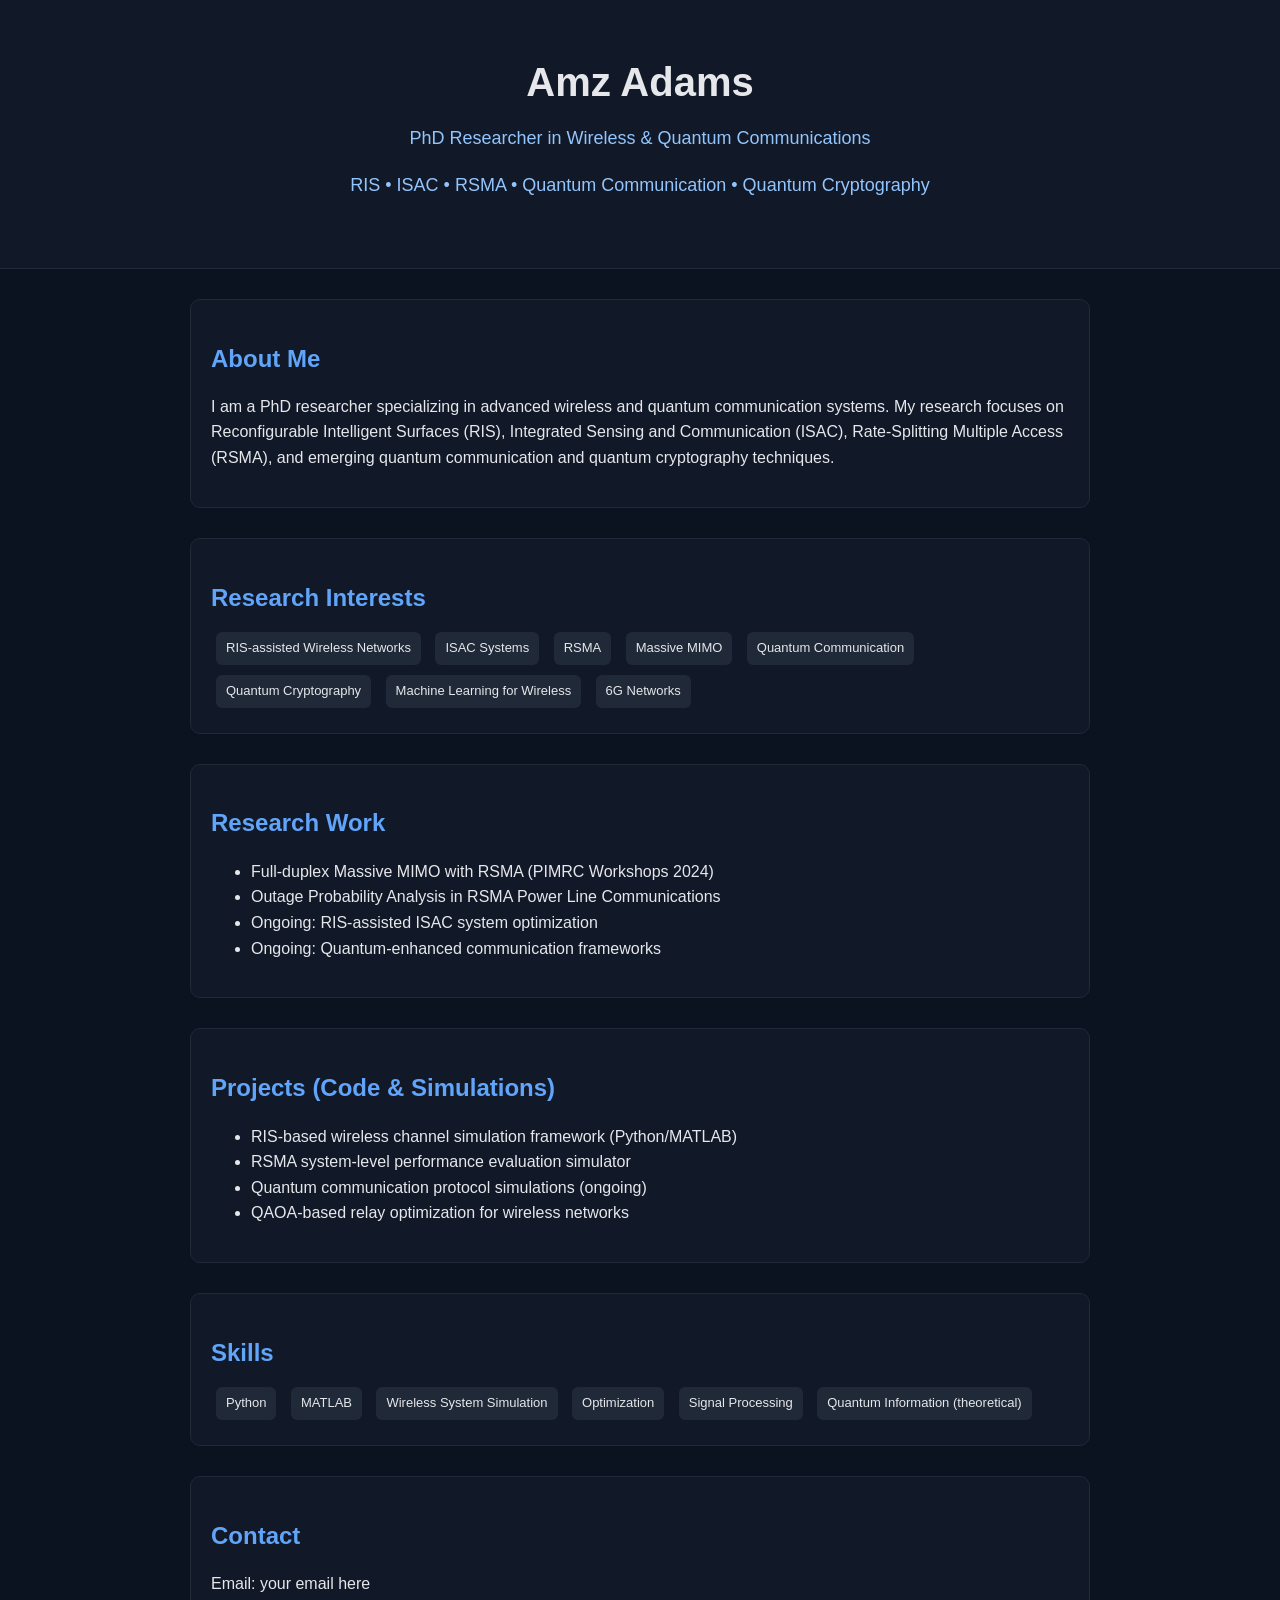
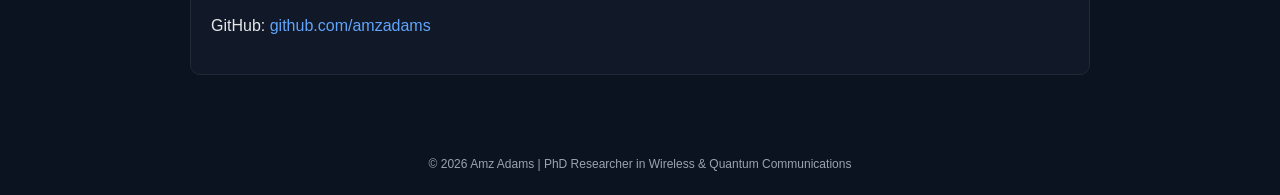
==== index.html @ ba04e9e0 "Create index.html" ====
<!DOCTYPE html>
<html lang="en">
<head>
  <meta charset="UTF-8">
  <title>Amz Adams | Wireless & Quantum Communications Researcher</title>
  <meta name="viewport" content="width=device-width, initial-scale=1.0">

  <style>
    body {
      font-family: Arial, sans-serif;
      margin: 0;
      background: #0b1220;
      color: #e5e7eb;
      line-height: 1.6;
    }

    header {
      background: #111827;
      padding: 50px 20px;
      text-align: center;
      border-bottom: 1px solid #1f2937;
    }

    header h1 {
      margin: 0;
      font-size: 40px;
    }

    header p {
      font-size: 18px;
      color: #93c5fd;
      margin-top: 10px;
    }

    .container {
      max-width: 900px;
      margin: auto;
      padding: 30px 20px;
    }

    section {
      margin-bottom: 30px;
      background: #111827;
      padding: 20px;
      border-radius: 10px;
      border: 1px solid #1f2937;
    }

    h2 {
      color: #60a5fa;
      margin-bottom: 10px;
    }

    .tag {
      display: inline-block;
      background: #1f2937;
      color: #e5e7eb;
      padding: 6px 10px;
      margin: 5px;
      border-radius: 6px;
      font-size: 13px;
    }

    a {
      color: #60a5fa;
      text-decoration: none;
    }

    a:hover {
      text-decoration: underline;
    }

    footer {
      text-align: center;
      padding: 20px;
      font-size: 12px;
      color: #9ca3af;
    }
  </style>
</head>

<body>

<header>
  <h1>Amz Adams</h1>
  <p>PhD Researcher in Wireless & Quantum Communications</p>
  <p>RIS • ISAC • RSMA • Quantum Communication • Quantum Cryptography</p>
</header>

<div class="container">

  <section>
    <h2>About Me</h2>
    <p>
      I am a PhD researcher specializing in advanced wireless and quantum communication systems.
      My research focuses on Reconfigurable Intelligent Surfaces (RIS), Integrated Sensing and Communication (ISAC),
      Rate-Splitting Multiple Access (RSMA), and emerging quantum communication and quantum cryptography techniques.
    </p>
  </section>

  <section>
    <h2>Research Interests</h2>
    <span class="tag">RIS-assisted Wireless Networks</span>
    <span class="tag">ISAC Systems</span>
    <span class="tag">RSMA</span>
    <span class="tag">Massive MIMO</span>
    <span class="tag">Quantum Communication</span>
    <span class="tag">Quantum Cryptography</span>
    <span class="tag">Machine Learning for Wireless</span>
    <span class="tag">6G Networks</span>
  </section>

  <section>
    <h2>Research Work</h2>
    <ul>
      <li>Full-duplex Massive MIMO with RSMA (PIMRC Workshops 2024)</li>
      <li>Outage Probability Analysis in RSMA Power Line Communications</li>
      <li>Ongoing: RIS-assisted ISAC system optimization</li>
      <li>Ongoing: Quantum-enhanced communication frameworks</li>
    </ul>
  </section>

  <section>
    <h2>Projects (Code & Simulations)</h2>
    <ul>
      <li>RIS-based wireless channel simulation framework (Python/MATLAB)</li>
      <li>RSMA system-level performance evaluation simulator</li>
      <li>Quantum communication protocol simulations (ongoing)</li>
      <li>QAOA-based relay optimization for wireless networks</li>
    </ul>
  </section>

  <section>
    <h2>Skills</h2>
    <span class="tag">Python</span>
    <span class="tag">MATLAB</span>
    <span class="tag">Wireless System Simulation</span>
    <span class="tag">Optimization</span>
    <span class="tag">Signal Processing</span>
    <span class="tag">Quantum Information (theoretical)</span>
  </section>

  <section>
    <h2>Contact</h2>
    <p>Email: your email here</p>
    <p>GitHub: <a href="https://github.com/amzadams">github.com/amzadams</a></p>
  </section>

</div>

<footer>
  © 2026 Amz Adams | PhD Researcher in Wireless & Quantum Communications
</footer>

</body>
</html>
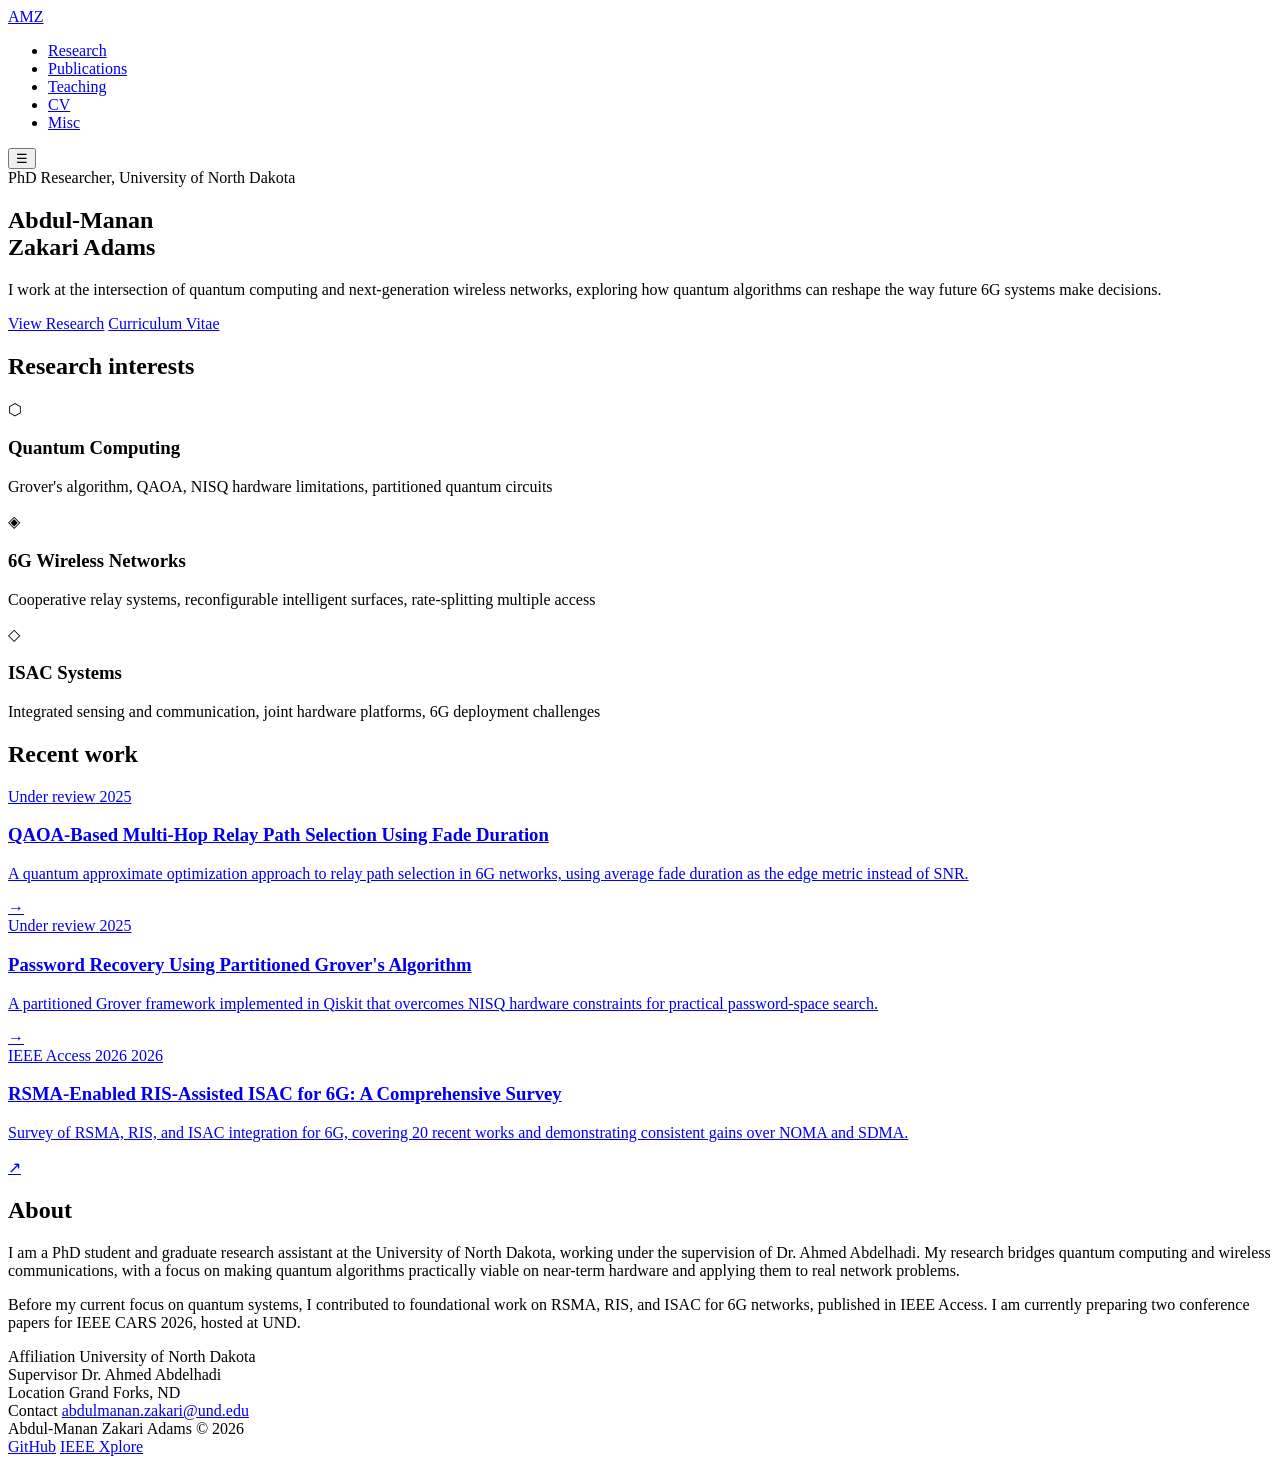
==== commit 7d1633b3: "Add files via upload" ====
--- a/index.html
+++ b/index.html
@@ -1,156 +1,156 @@
 <!DOCTYPE html>
 <html lang="en">
 <head>
-  <meta charset="UTF-8">
-  <title>Amz Adams | Wireless & Quantum Communications Researcher</title>
-  <meta name="viewport" content="width=device-width, initial-scale=1.0">
-
-  <style>
-    body {
-      font-family: Arial, sans-serif;
-      margin: 0;
-      background: #0b1220;
-      color: #e5e7eb;
-      line-height: 1.6;
-    }
-
-    header {
-      background: #111827;
-      padding: 50px 20px;
-      text-align: center;
-      border-bottom: 1px solid #1f2937;
-    }
-
-    header h1 {
-      margin: 0;
-      font-size: 40px;
-    }
-
-    header p {
-      font-size: 18px;
-      color: #93c5fd;
-      margin-top: 10px;
-    }
-
-    .container {
-      max-width: 900px;
-      margin: auto;
-      padding: 30px 20px;
-    }
-
-    section {
-      margin-bottom: 30px;
-      background: #111827;
-      padding: 20px;
-      border-radius: 10px;
-      border: 1px solid #1f2937;
-    }
-
-    h2 {
-      color: #60a5fa;
-      margin-bottom: 10px;
-    }
-
-    .tag {
-      display: inline-block;
-      background: #1f2937;
-      color: #e5e7eb;
-      padding: 6px 10px;
-      margin: 5px;
-      border-radius: 6px;
-      font-size: 13px;
-    }
-
-    a {
-      color: #60a5fa;
-      text-decoration: none;
-    }
-
-    a:hover {
-      text-decoration: underline;
-    }
-
-    footer {
-      text-align: center;
-      padding: 20px;
-      font-size: 12px;
-      color: #9ca3af;
-    }
-  </style>
+  <meta charset="UTF-8" />
+  <meta name="viewport" content="width=device-width, initial-scale=1.0" />
+  <title>Abdul-Manan Zakari Adams</title>
+  <link rel="preconnect" href="https://fonts.googleapis.com" />
+  <link rel="preconnect" href="https://fonts.gstatic.com" crossorigin />
+  <link href="https://fonts.googleapis.com/css2?family=Inter:wght@300;400;500;600&family=JetBrains+Mono:wght@400;500&display=swap" rel="stylesheet" />
+  <link rel="stylesheet" href="css/style.css" />
 </head>
-
 <body>
 
-<header>
-  <h1>Amz Adams</h1>
-  <p>PhD Researcher in Wireless & Quantum Communications</p>
-  <p>RIS • ISAC • RSMA • Quantum Communication • Quantum Cryptography</p>
-</header>
+  <nav class="nav">
+    <div class="nav-inner">
+      <a href="index.html" class="nav-logo">AMZ</a>
+      <ul class="nav-links">
+        <li><a href="pages/research.html">Research</a></li>
+        <li><a href="pages/publications.html">Publications</a></li>
+        <li><a href="pages/teaching.html">Teaching</a></li>
+        <li><a href="pages/cv.html">CV</a></li>
+        <li><a href="pages/misc.html" class="nav-misc">Misc</a></li>
+      </ul>
+      <button class="nav-toggle" id="navToggle" aria-label="Toggle menu">&#9776;</button>
+    </div>
+  </nav>
 
-<div class="container">
+  <main>
 
-  <section>
-    <h2>About Me</h2>
-    <p>
-      I am a PhD researcher specializing in advanced wireless and quantum communication systems.
-      My research focuses on Reconfigurable Intelligent Surfaces (RIS), Integrated Sensing and Communication (ISAC),
-      Rate-Splitting Multiple Access (RSMA), and emerging quantum communication and quantum cryptography techniques.
-    </p>
-  </section>
+    <section class="hero">
+      <div class="hero-tag">PhD Researcher, University of North Dakota</div>
+      <h1>Abdul-Manan<br>Zakari Adams</h1>
+      <p class="hero-sub">
+        I work at the intersection of quantum computing and next-generation wireless networks,
+        exploring how quantum algorithms can reshape the way future 6G systems make decisions.
+      </p>
+      <div class="hero-links">
+        <a href="pages/research.html" class="btn-primary">View Research</a>
+        <a href="pages/cv.html" class="btn-ghost">Curriculum Vitae</a>
+      </div>
+    </section>
 
-  <section>
-    <h2>Research Interests</h2>
-    <span class="tag">RIS-assisted Wireless Networks</span>
-    <span class="tag">ISAC Systems</span>
-    <span class="tag">RSMA</span>
-    <span class="tag">Massive MIMO</span>
-    <span class="tag">Quantum Communication</span>
-    <span class="tag">Quantum Cryptography</span>
-    <span class="tag">Machine Learning for Wireless</span>
-    <span class="tag">6G Networks</span>
-  </section>
+    <section class="section-divider">
+      <div class="divider-line"></div>
+    </section>
 
-  <section>
-    <h2>Research Work</h2>
-    <ul>
-      <li>Full-duplex Massive MIMO with RSMA (PIMRC Workshops 2024)</li>
-      <li>Outage Probability Analysis in RSMA Power Line Communications</li>
-      <li>Ongoing: RIS-assisted ISAC system optimization</li>
-      <li>Ongoing: Quantum-enhanced communication frameworks</li>
-    </ul>
-  </section>
+    <section class="interests-section">
+      <h2 class="section-label">Research interests</h2>
+      <div class="interest-grid">
+        <div class="interest-card">
+          <span class="interest-icon">⬡</span>
+          <h3>Quantum Computing</h3>
+          <p>Grover's algorithm, QAOA, NISQ hardware limitations, partitioned quantum circuits</p>
+        </div>
+        <div class="interest-card">
+          <span class="interest-icon">◈</span>
+          <h3>6G Wireless Networks</h3>
+          <p>Cooperative relay systems, reconfigurable intelligent surfaces, rate-splitting multiple access</p>
+        </div>
+        <div class="interest-card">
+          <span class="interest-icon">◇</span>
+          <h3>ISAC Systems</h3>
+          <p>Integrated sensing and communication, joint hardware platforms, 6G deployment challenges</p>
+        </div>
+      </div>
+    </section>
 
-  <section>
-    <h2>Projects (Code & Simulations)</h2>
-    <ul>
-      <li>RIS-based wireless channel simulation framework (Python/MATLAB)</li>
-      <li>RSMA system-level performance evaluation simulator</li>
-      <li>Quantum communication protocol simulations (ongoing)</li>
-      <li>QAOA-based relay optimization for wireless networks</li>
-    </ul>
-  </section>
+    <section class="featured-section">
+      <h2 class="section-label">Recent work</h2>
+      <div class="paper-list">
 
-  <section>
-    <h2>Skills</h2>
-    <span class="tag">Python</span>
-    <span class="tag">MATLAB</span>
-    <span class="tag">Wireless System Simulation</span>
-    <span class="tag">Optimization</span>
-    <span class="tag">Signal Processing</span>
-    <span class="tag">Quantum Information (theoretical)</span>
-  </section>
+        <a href="pages/research.html#qaoa" class="paper-card">
+          <div class="paper-meta">
+            <span class="paper-status under-review">Under review</span>
+            <span class="paper-year">2025</span>
+          </div>
+          <h3>QAOA-Based Multi-Hop Relay Path Selection Using Fade Duration</h3>
+          <p>A quantum approximate optimization approach to relay path selection in 6G networks, using average fade duration as the edge metric instead of SNR.</p>
+          <span class="paper-arrow">→</span>
+        </a>
 
-  <section>
-    <h2>Contact</h2>
-    <p>Email: your email here</p>
-    <p>GitHub: <a href="https://github.com/amzadams">github.com/amzadams</a></p>
-  </section>
+        <a href="pages/research.html#grover" class="paper-card">
+          <div class="paper-meta">
+            <span class="paper-status under-review">Under review</span>
+            <span class="paper-year">2025</span>
+          </div>
+          <h3>Password Recovery Using Partitioned Grover's Algorithm</h3>
+          <p>A partitioned Grover framework implemented in Qiskit that overcomes NISQ hardware constraints for practical password-space search.</p>
+          <span class="paper-arrow">→</span>
+        </a>
 
-</div>
+        <a href="https://ieeexplore.ieee.org/abstract/document/11426895" target="_blank" rel="noopener" class="paper-card">
+          <div class="paper-meta">
+            <span class="paper-status published">IEEE Access 2026</span>
+            <span class="paper-year">2026</span>
+          </div>
+          <h3>RSMA-Enabled RIS-Assisted ISAC for 6G: A Comprehensive Survey</h3>
+          <p>Survey of RSMA, RIS, and ISAC integration for 6G, covering 20 recent works and demonstrating consistent gains over NOMA and SDMA.</p>
+          <span class="paper-arrow">↗</span>
+        </a>
 
-<footer>
-  © 2026 Amz Adams | PhD Researcher in Wireless & Quantum Communications
-</footer>
+      </div>
+    </section>
 
+    <section class="about-section">
+      <h2 class="section-label">About</h2>
+      <div class="about-grid">
+        <div class="about-text">
+          <p>
+            I am a PhD student and graduate research assistant at the University of North Dakota,
+            working under the supervision of Dr. Ahmed Abdelhadi. My research bridges quantum
+            computing and wireless communications, with a focus on making quantum algorithms
+            practically viable on near-term hardware and applying them to real network problems.
+          </p>
+          <p>
+            Before my current focus on quantum systems, I contributed to foundational work on
+            RSMA, RIS, and ISAC for 6G networks, published in IEEE Access. I am currently
+            preparing two conference papers for IEEE CARS 2026, hosted at UND.
+          </p>
+        </div>
+        <div class="about-meta">
+          <div class="meta-item">
+            <span class="meta-label">Affiliation</span>
+            <span class="meta-value">University of North Dakota</span>
+          </div>
+          <div class="meta-item">
+            <span class="meta-label">Supervisor</span>
+            <span class="meta-value">Dr. Ahmed Abdelhadi</span>
+          </div>
+          <div class="meta-item">
+            <span class="meta-label">Location</span>
+            <span class="meta-value">Grand Forks, ND</span>
+          </div>
+          <div class="meta-item">
+            <span class="meta-label">Contact</span>
+            <span class="meta-value"><a href="mailto:abdulmanan.zakari@und.edu">abdulmanan.zakari@und.edu</a></span>
+          </div>
+        </div>
+      </div>
+    </section>
+
+  </main>
+
+  <footer class="footer">
+    <div class="footer-inner">
+      <span>Abdul-Manan Zakari Adams &copy; 2026</span>
+      <div class="footer-links">
+        <a href="https://github.com/amzadams" target="_blank" rel="noopener">GitHub</a>
+        <a href="https://ieeexplore.ieee.org/abstract/document/11426895" target="_blank" rel="noopener">IEEE Xplore</a>
+      </div>
+    </div>
+  </footer>
+
+  <script src="js/main.js"></script>
 </body>
 </html>
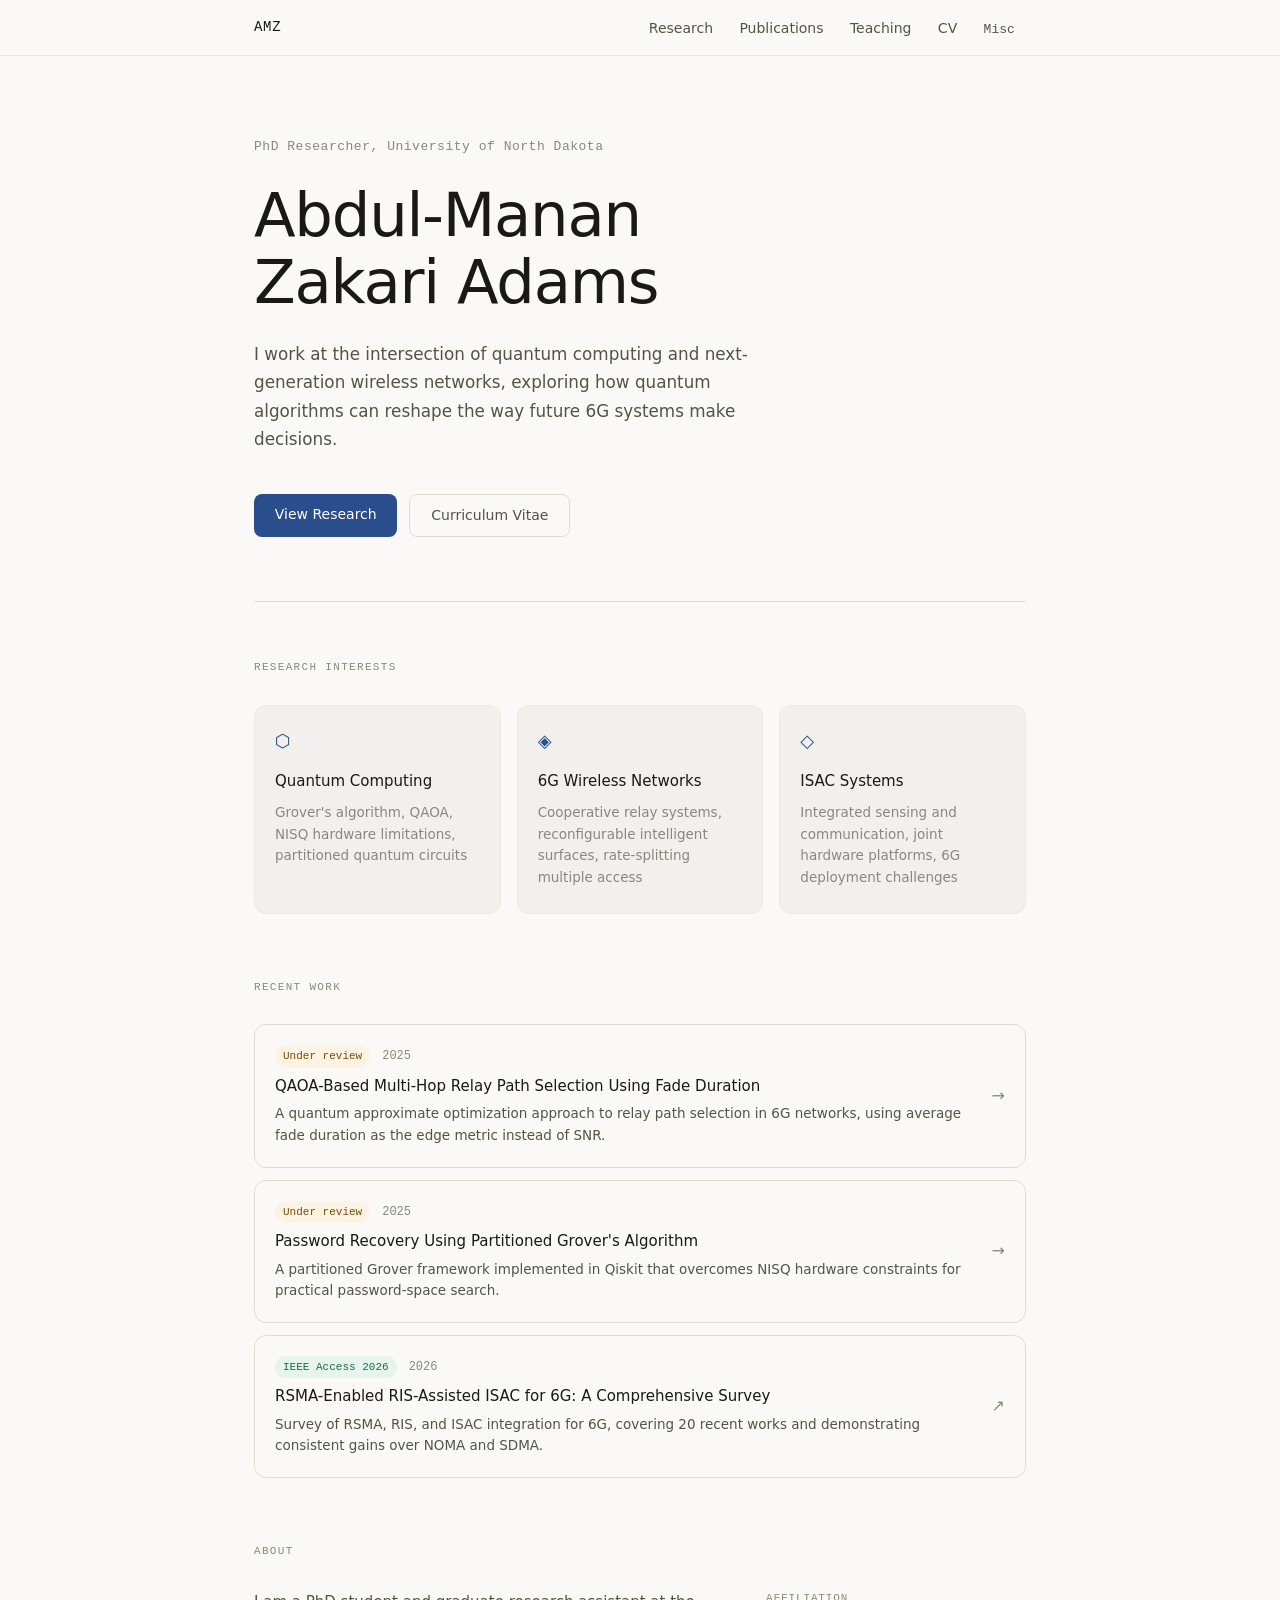
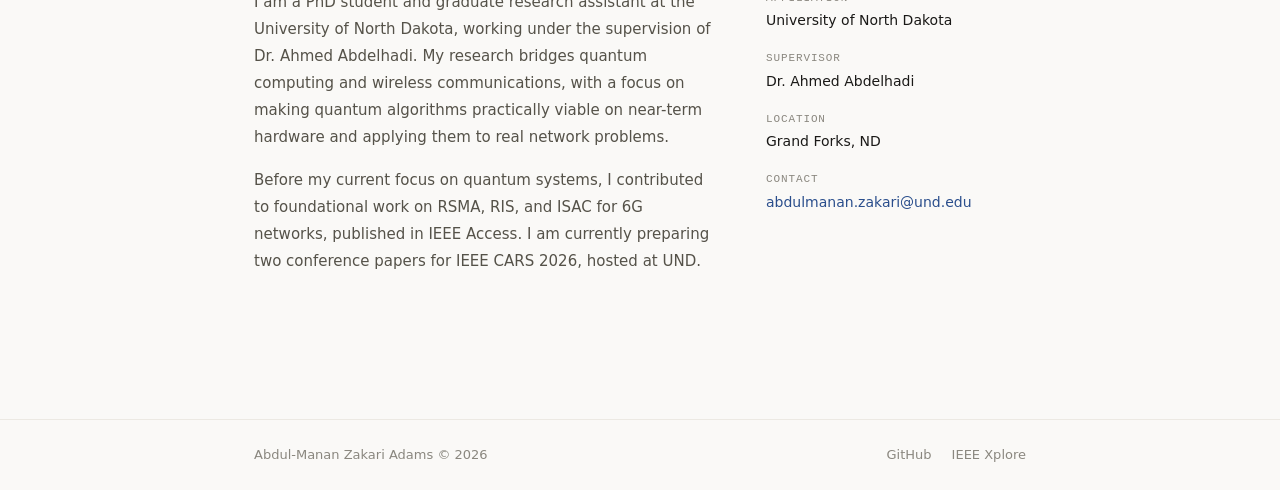
==== commit c7cd6948: "Add files via upload" ====
--- a/index.html
+++ b/index.html
@@ -7,7 +7,7 @@
   <link rel="preconnect" href="https://fonts.googleapis.com" />
   <link rel="preconnect" href="https://fonts.gstatic.com" crossorigin />
   <link href="https://fonts.googleapis.com/css2?family=Inter:wght@300;400;500;600&family=JetBrains+Mono:wght@400;500&display=swap" rel="stylesheet" />
-  <link rel="stylesheet" href="css/style.css" />
+  <link rel="stylesheet" href="style.css" />
 </head>
 <body>
 
@@ -15,11 +15,11 @@
     <div class="nav-inner">
       <a href="index.html" class="nav-logo">AMZ</a>
       <ul class="nav-links">
-        <li><a href="pages/research.html">Research</a></li>
-        <li><a href="pages/publications.html">Publications</a></li>
-        <li><a href="pages/teaching.html">Teaching</a></li>
-        <li><a href="pages/cv.html">CV</a></li>
-        <li><a href="pages/misc.html" class="nav-misc">Misc</a></li>
+        <li><a href="research.html">Research</a></li>
+        <li><a href="publications.html">Publications</a></li>
+        <li><a href="teaching.html">Teaching</a></li>
+        <li><a href="cv.html">CV</a></li>
+        <li><a href="misc.html" class="nav-misc">Misc</a></li>
       </ul>
       <button class="nav-toggle" id="navToggle" aria-label="Toggle menu">&#9776;</button>
     </div>
@@ -35,8 +35,8 @@
         exploring how quantum algorithms can reshape the way future 6G systems make decisions.
       </p>
       <div class="hero-links">
-        <a href="pages/research.html" class="btn-primary">View Research</a>
-        <a href="pages/cv.html" class="btn-ghost">Curriculum Vitae</a>
+        <a href="research.html" class="btn-primary">View Research</a>
+        <a href="cv.html" class="btn-ghost">Curriculum Vitae</a>
       </div>
     </section>
 
@@ -69,7 +69,7 @@
       <h2 class="section-label">Recent work</h2>
       <div class="paper-list">
 
-        <a href="pages/research.html#qaoa" class="paper-card">
+        <a href="research.html#qaoa" class="paper-card">
           <div class="paper-meta">
             <span class="paper-status under-review">Under review</span>
             <span class="paper-year">2025</span>
@@ -79,7 +79,7 @@
           <span class="paper-arrow">→</span>
         </a>
 
-        <a href="pages/research.html#grover" class="paper-card">
+        <a href="research.html#grover" class="paper-card">
           <div class="paper-meta">
             <span class="paper-status under-review">Under review</span>
             <span class="paper-year">2025</span>
@@ -151,6 +151,6 @@
     </div>
   </footer>
 
-  <script src="js/main.js"></script>
+  <script src="main.js"></script>
 </body>
 </html>
--- a/style.css
+++ b/style.css
@@ -0,0 +1,798 @@
+/* =============================================
+   BASE
+   ============================================= */
+
+*, *::before, *::after {
+  box-sizing: border-box;
+  margin: 0;
+  padding: 0;
+}
+
+:root {
+  --font-sans: 'Inter', system-ui, -apple-system, sans-serif;
+  --font-mono: 'JetBrains Mono', 'Fira Code', monospace;
+
+  --col-bg: #faf9f7;
+  --col-surface: #f2f0ec;
+  --col-border: #e0ddd7;
+  --col-border-soft: #ece9e3;
+  --col-text: #1a1917;
+  --col-text-mid: #555249;
+  --col-text-muted: #8a877f;
+  --col-accent: #2a4e8c;
+  --col-accent-light: #e8edf8;
+  --col-accent-hover: #1e3a6a;
+  --col-green: #1e6b45;
+  --col-green-light: #e6f4ed;
+  --col-amber: #7a4b0a;
+  --col-amber-light: #fdf3e3;
+
+  --radius-sm: 4px;
+  --radius-md: 8px;
+  --radius-lg: 12px;
+
+  --max-w: 820px;
+  --nav-h: 56px;
+}
+
+@media (prefers-color-scheme: dark) {
+  :root {
+    --col-bg: #141311;
+    --col-surface: #1e1c19;
+    --col-border: #2e2c28;
+    --col-border-soft: #262420;
+    --col-text: #f0ede8;
+    --col-text-mid: #b0ada6;
+    --col-text-muted: #706d67;
+    --col-accent: #6b9de8;
+    --col-accent-light: #1a253d;
+    --col-accent-hover: #89b4f0;
+    --col-green: #5cb88a;
+    --col-green-light: #0e2e1f;
+    --col-amber: #e8a84a;
+    --col-amber-light: #2a1e08;
+  }
+}
+
+html {
+  font-size: 16px;
+  scroll-behavior: smooth;
+}
+
+body {
+  font-family: var(--font-sans);
+  background: var(--col-bg);
+  color: var(--col-text);
+  line-height: 1.7;
+  min-height: 100vh;
+}
+
+a {
+  color: var(--col-accent);
+  text-decoration: none;
+}
+
+a:hover {
+  color: var(--col-accent-hover);
+}
+
+/* =============================================
+   NAV
+   ============================================= */
+
+.nav {
+  position: sticky;
+  top: 0;
+  z-index: 100;
+  background: var(--col-bg);
+  border-bottom: 1px solid var(--col-border-soft);
+  height: var(--nav-h);
+}
+
+.nav-inner {
+  max-width: var(--max-w);
+  margin: 0 auto;
+  padding: 0 1.5rem;
+  height: 100%;
+  display: flex;
+  align-items: center;
+  gap: 2rem;
+}
+
+.nav-logo {
+  font-family: var(--font-mono);
+  font-size: 14px;
+  font-weight: 500;
+  color: var(--col-text);
+  letter-spacing: 0.05em;
+  flex-shrink: 0;
+}
+
+.nav-logo:hover {
+  color: var(--col-accent);
+}
+
+.nav-links {
+  display: flex;
+  gap: 0.25rem;
+  list-style: none;
+  margin-left: auto;
+}
+
+.nav-links a {
+  font-size: 14px;
+  color: var(--col-text-mid);
+  padding: 0.3rem 0.7rem;
+  border-radius: var(--radius-sm);
+  transition: color 0.15s, background 0.15s;
+}
+
+.nav-links a:hover {
+  color: var(--col-text);
+  background: var(--col-surface);
+}
+
+.nav-links a.active {
+  color: var(--col-accent);
+}
+
+.nav-misc {
+  font-family: var(--font-mono);
+  font-size: 13px !important;
+}
+
+.nav-toggle {
+  display: none;
+  background: none;
+  border: none;
+  cursor: pointer;
+  font-size: 20px;
+  color: var(--col-text);
+  margin-left: auto;
+}
+
+@media (max-width: 600px) {
+  .nav-toggle { display: block; }
+  .nav-links {
+    display: none;
+    position: absolute;
+    top: var(--nav-h);
+    left: 0;
+    right: 0;
+    background: var(--col-bg);
+    border-bottom: 1px solid var(--col-border);
+    flex-direction: column;
+    padding: 0.75rem 1.5rem 1rem;
+    gap: 0.1rem;
+  }
+  .nav-links.open { display: flex; }
+  .nav-links a { padding: 0.5rem 0; }
+}
+
+/* =============================================
+   MAIN CONTENT WRAPPER
+   ============================================= */
+
+main {
+  max-width: var(--max-w);
+  margin: 0 auto;
+  padding: 0 1.5rem 5rem;
+}
+
+/* =============================================
+   HERO
+   ============================================= */
+
+.hero {
+  padding: 5rem 0 4rem;
+}
+
+.hero-tag {
+  font-size: 13px;
+  font-family: var(--font-mono);
+  color: var(--col-text-muted);
+  letter-spacing: 0.04em;
+  margin-bottom: 1.5rem;
+}
+
+.hero h1 {
+  font-size: clamp(2.6rem, 6vw, 3.8rem);
+  font-weight: 300;
+  line-height: 1.1;
+  letter-spacing: -0.02em;
+  color: var(--col-text);
+  margin-bottom: 1.5rem;
+}
+
+.hero-sub {
+  font-size: 1.05rem;
+  color: var(--col-text-mid);
+  max-width: 520px;
+  line-height: 1.7;
+  margin-bottom: 2.5rem;
+}
+
+.hero-links {
+  display: flex;
+  gap: 0.75rem;
+  flex-wrap: wrap;
+}
+
+.btn-primary {
+  display: inline-block;
+  background: var(--col-accent);
+  color: #fff;
+  font-size: 14px;
+  font-weight: 500;
+  padding: 0.55rem 1.3rem;
+  border-radius: var(--radius-md);
+  transition: background 0.15s;
+}
+
+.btn-primary:hover {
+  background: var(--col-accent-hover);
+  color: #fff;
+}
+
+.btn-ghost {
+  display: inline-block;
+  color: var(--col-text-mid);
+  font-size: 14px;
+  border: 1px solid var(--col-border);
+  padding: 0.55rem 1.3rem;
+  border-radius: var(--radius-md);
+  transition: border-color 0.15s, color 0.15s;
+}
+
+.btn-ghost:hover {
+  border-color: var(--col-text-mid);
+  color: var(--col-text);
+}
+
+/* =============================================
+   DIVIDER
+   ============================================= */
+
+.section-divider {
+  padding: 0 0 3.5rem;
+}
+
+.divider-line {
+  height: 1px;
+  background: var(--col-border);
+}
+
+/* =============================================
+   SECTION LABEL
+   ============================================= */
+
+.section-label {
+  font-size: 11px;
+  font-family: var(--font-mono);
+  font-weight: 500;
+  letter-spacing: 0.12em;
+  text-transform: uppercase;
+  color: var(--col-text-muted);
+  margin-bottom: 1.75rem;
+}
+
+/* =============================================
+   INTERESTS
+   ============================================= */
+
+.interests-section {
+  padding-bottom: 4rem;
+}
+
+.interest-grid {
+  display: grid;
+  grid-template-columns: repeat(auto-fit, minmax(200px, 1fr));
+  gap: 1rem;
+}
+
+.interest-card {
+  background: var(--col-surface);
+  border: 1px solid var(--col-border-soft);
+  border-radius: var(--radius-lg);
+  padding: 1.25rem 1.25rem 1.5rem;
+}
+
+.interest-icon {
+  font-size: 18px;
+  display: block;
+  margin-bottom: 0.75rem;
+  color: var(--col-accent);
+}
+
+.interest-card h3 {
+  font-size: 15px;
+  font-weight: 500;
+  margin-bottom: 0.5rem;
+  color: var(--col-text);
+}
+
+.interest-card p {
+  font-size: 13.5px;
+  color: var(--col-text-muted);
+  line-height: 1.6;
+}
+
+/* =============================================
+   PAPER LIST
+   ============================================= */
+
+.featured-section {
+  padding-bottom: 4rem;
+}
+
+.paper-list {
+  display: flex;
+  flex-direction: column;
+  gap: 0.75rem;
+}
+
+.paper-card {
+  display: block;
+  position: relative;
+  background: var(--col-bg);
+  border: 1px solid var(--col-border);
+  border-radius: var(--radius-lg);
+  padding: 1.25rem 2.5rem 1.25rem 1.25rem;
+  color: inherit;
+  transition: border-color 0.15s, background 0.15s;
+}
+
+.paper-card:hover {
+  border-color: var(--col-accent);
+  background: var(--col-accent-light);
+  color: inherit;
+}
+
+.paper-meta {
+  display: flex;
+  align-items: center;
+  gap: 0.75rem;
+  margin-bottom: 0.5rem;
+}
+
+.paper-status {
+  font-size: 11px;
+  font-family: var(--font-mono);
+  padding: 2px 8px;
+  border-radius: 100px;
+  font-weight: 500;
+}
+
+.paper-status.under-review {
+  background: var(--col-amber-light);
+  color: var(--col-amber);
+}
+
+.paper-status.published {
+  background: var(--col-green-light);
+  color: var(--col-green);
+}
+
+.paper-year {
+  font-size: 12px;
+  color: var(--col-text-muted);
+  font-family: var(--font-mono);
+}
+
+.paper-card h3 {
+  font-size: 15px;
+  font-weight: 500;
+  margin-bottom: 0.4rem;
+  color: var(--col-text);
+  line-height: 1.4;
+}
+
+.paper-card p {
+  font-size: 13.5px;
+  color: var(--col-text-mid);
+  line-height: 1.6;
+}
+
+.paper-arrow {
+  position: absolute;
+  right: 1.25rem;
+  top: 50%;
+  transform: translateY(-50%);
+  font-size: 16px;
+  color: var(--col-text-muted);
+}
+
+/* =============================================
+   ABOUT
+   ============================================= */
+
+.about-section {
+  padding-bottom: 3rem;
+}
+
+.about-grid {
+  display: grid;
+  grid-template-columns: 1fr 260px;
+  gap: 3rem;
+  align-items: start;
+}
+
+.about-text p {
+  font-size: 15px;
+  color: var(--col-text-mid);
+  margin-bottom: 1rem;
+  line-height: 1.8;
+}
+
+.about-meta {
+  display: flex;
+  flex-direction: column;
+  gap: 1rem;
+}
+
+.meta-item {
+  display: flex;
+  flex-direction: column;
+  gap: 2px;
+}
+
+.meta-label {
+  font-size: 11px;
+  font-family: var(--font-mono);
+  text-transform: uppercase;
+  letter-spacing: 0.08em;
+  color: var(--col-text-muted);
+}
+
+.meta-value {
+  font-size: 14px;
+  color: var(--col-text);
+}
+
+@media (max-width: 650px) {
+  .about-grid {
+    grid-template-columns: 1fr;
+    gap: 2rem;
+  }
+}
+
+/* =============================================
+   FOOTER
+   ============================================= */
+
+.footer {
+  border-top: 1px solid var(--col-border-soft);
+  padding: 1.5rem 0;
+}
+
+.footer-inner {
+  max-width: var(--max-w);
+  margin: 0 auto;
+  padding: 0 1.5rem;
+  display: flex;
+  justify-content: space-between;
+  align-items: center;
+  font-size: 13px;
+  color: var(--col-text-muted);
+}
+
+.footer-links {
+  display: flex;
+  gap: 1.25rem;
+}
+
+.footer-links a {
+  color: var(--col-text-muted);
+  font-size: 13px;
+}
+
+.footer-links a:hover {
+  color: var(--col-text);
+}
+
+/* =============================================
+   PAGE HEADER (inner pages)
+   ============================================= */
+
+.page-header {
+  padding: 3.5rem 0 2.5rem;
+  border-bottom: 1px solid var(--col-border);
+  margin-bottom: 3rem;
+}
+
+.page-header h1 {
+  font-size: clamp(1.8rem, 4vw, 2.4rem);
+  font-weight: 300;
+  letter-spacing: -0.015em;
+  margin-bottom: 0.75rem;
+}
+
+.page-header p {
+  font-size: 15px;
+  color: var(--col-text-mid);
+  max-width: 520px;
+  line-height: 1.7;
+}
+
+/* =============================================
+   RESEARCH PAGE
+   ============================================= */
+
+.research-group {
+  margin-bottom: 3.5rem;
+}
+
+.research-group-label {
+  font-size: 11px;
+  font-family: var(--font-mono);
+  letter-spacing: 0.12em;
+  text-transform: uppercase;
+  color: var(--col-text-muted);
+  margin-bottom: 1.25rem;
+  padding-bottom: 0.5rem;
+  border-bottom: 1px solid var(--col-border-soft);
+}
+
+.research-card {
+  border: 1px solid var(--col-border);
+  border-radius: var(--radius-lg);
+  padding: 1.5rem;
+  margin-bottom: 1rem;
+  transition: border-color 0.15s;
+}
+
+.research-card:hover {
+  border-color: var(--col-accent);
+}
+
+.research-card h3 {
+  font-size: 16px;
+  font-weight: 500;
+  margin-bottom: 0.75rem;
+  color: var(--col-text);
+  line-height: 1.4;
+}
+
+.research-card p {
+  font-size: 14px;
+  color: var(--col-text-mid);
+  line-height: 1.75;
+  margin-bottom: 1rem;
+}
+
+.tag-row {
+  display: flex;
+  flex-wrap: wrap;
+  gap: 0.4rem;
+  margin-top: 0.75rem;
+}
+
+.tag {
+  font-size: 11px;
+  font-family: var(--font-mono);
+  padding: 3px 10px;
+  border-radius: 100px;
+  border: 1px solid var(--col-border);
+  color: var(--col-text-muted);
+  background: var(--col-surface);
+}
+
+.card-links {
+  display: flex;
+  gap: 1rem;
+  margin-top: 1rem;
+  padding-top: 1rem;
+  border-top: 1px solid var(--col-border-soft);
+}
+
+.card-links a {
+  font-size: 13px;
+  color: var(--col-accent);
+}
+
+.card-links a:hover {
+  color: var(--col-accent-hover);
+}
+
+/* =============================================
+   PUBLICATIONS PAGE
+   ============================================= */
+
+.pub-entry {
+  padding: 1.5rem 0;
+  border-bottom: 1px solid var(--col-border-soft);
+}
+
+.pub-entry:last-child {
+  border-bottom: none;
+}
+
+.pub-venue {
+  font-size: 12px;
+  font-family: var(--font-mono);
+  color: var(--col-text-muted);
+  margin-bottom: 0.4rem;
+}
+
+.pub-entry h3 {
+  font-size: 15.5px;
+  font-weight: 500;
+  line-height: 1.45;
+  margin-bottom: 0.4rem;
+  color: var(--col-text);
+}
+
+.pub-authors {
+  font-size: 13.5px;
+  color: var(--col-text-muted);
+  margin-bottom: 0.75rem;
+}
+
+.pub-authors strong {
+  color: var(--col-text-mid);
+  font-weight: 500;
+}
+
+.pub-links {
+  display: flex;
+  gap: 1rem;
+}
+
+.pub-links a {
+  font-size: 12.5px;
+  color: var(--col-accent);
+}
+
+/* =============================================
+   TEACHING PAGE
+   ============================================= */
+
+.teaching-card {
+  background: var(--col-surface);
+  border: 1px solid var(--col-border-soft);
+  border-radius: var(--radius-lg);
+  padding: 1.5rem;
+  margin-bottom: 1rem;
+}
+
+.teaching-card h3 {
+  font-size: 15px;
+  font-weight: 500;
+  margin-bottom: 0.4rem;
+}
+
+.teaching-card p {
+  font-size: 14px;
+  color: var(--col-text-mid);
+  line-height: 1.7;
+}
+
+.teaching-term {
+  font-size: 12px;
+  font-family: var(--font-mono);
+  color: var(--col-text-muted);
+  margin-top: 0.5rem;
+}
+
+/* =============================================
+   CV PAGE
+   ============================================= */
+
+.cv-section {
+  margin-bottom: 2.5rem;
+}
+
+.cv-section h2 {
+  font-size: 11px;
+  font-family: var(--font-mono);
+  letter-spacing: 0.12em;
+  text-transform: uppercase;
+  color: var(--col-text-muted);
+  margin-bottom: 1rem;
+  padding-bottom: 0.5rem;
+  border-bottom: 1px solid var(--col-border-soft);
+}
+
+.cv-entry {
+  display: grid;
+  grid-template-columns: 130px 1fr;
+  gap: 1rem;
+  margin-bottom: 1.25rem;
+  align-items: start;
+}
+
+.cv-year {
+  font-size: 12.5px;
+  font-family: var(--font-mono);
+  color: var(--col-text-muted);
+  padding-top: 2px;
+}
+
+.cv-entry h3 {
+  font-size: 15px;
+  font-weight: 500;
+  margin-bottom: 0.2rem;
+}
+
+.cv-entry p {
+  font-size: 13.5px;
+  color: var(--col-text-mid);
+  line-height: 1.6;
+}
+
+@media (max-width: 500px) {
+  .cv-entry {
+    grid-template-columns: 1fr;
+    gap: 0.25rem;
+  }
+}
+
+/* =============================================
+   MISC PAGE (private items)
+   ============================================= */
+
+.misc-grid {
+  display: grid;
+  grid-template-columns: repeat(auto-fit, minmax(220px, 1fr));
+  gap: 1rem;
+  margin-bottom: 2.5rem;
+}
+
+.misc-card {
+  border: 1px solid var(--col-border);
+  border-radius: var(--radius-lg);
+  padding: 1.25rem;
+  transition: border-color 0.15s;
+}
+
+.misc-card.private {
+  opacity: 0.5;
+  pointer-events: none;
+  position: relative;
+}
+
+.misc-card.private::after {
+  content: "Private";
+  position: absolute;
+  top: 0.75rem;
+  right: 0.75rem;
+  font-size: 10px;
+  font-family: var(--font-mono);
+  letter-spacing: 0.08em;
+  background: var(--col-surface);
+  padding: 2px 7px;
+  border-radius: 100px;
+  color: var(--col-text-muted);
+  border: 1px solid var(--col-border);
+}
+
+.misc-card:not(.private):hover {
+  border-color: var(--col-accent);
+}
+
+.misc-card h3 {
+  font-size: 14px;
+  font-weight: 500;
+  margin-bottom: 0.4rem;
+}
+
+.misc-card p {
+  font-size: 13px;
+  color: var(--col-text-muted);
+  line-height: 1.6;
+}
+
+/* =============================================
+   UTILITY
+   ============================================= */
+
+.back-link {
+  display: inline-block;
+  font-size: 13px;
+  color: var(--col-text-muted);
+  margin-bottom: 1.5rem;
+}
+
+.back-link:hover {
+  color: var(--col-text);
+}
